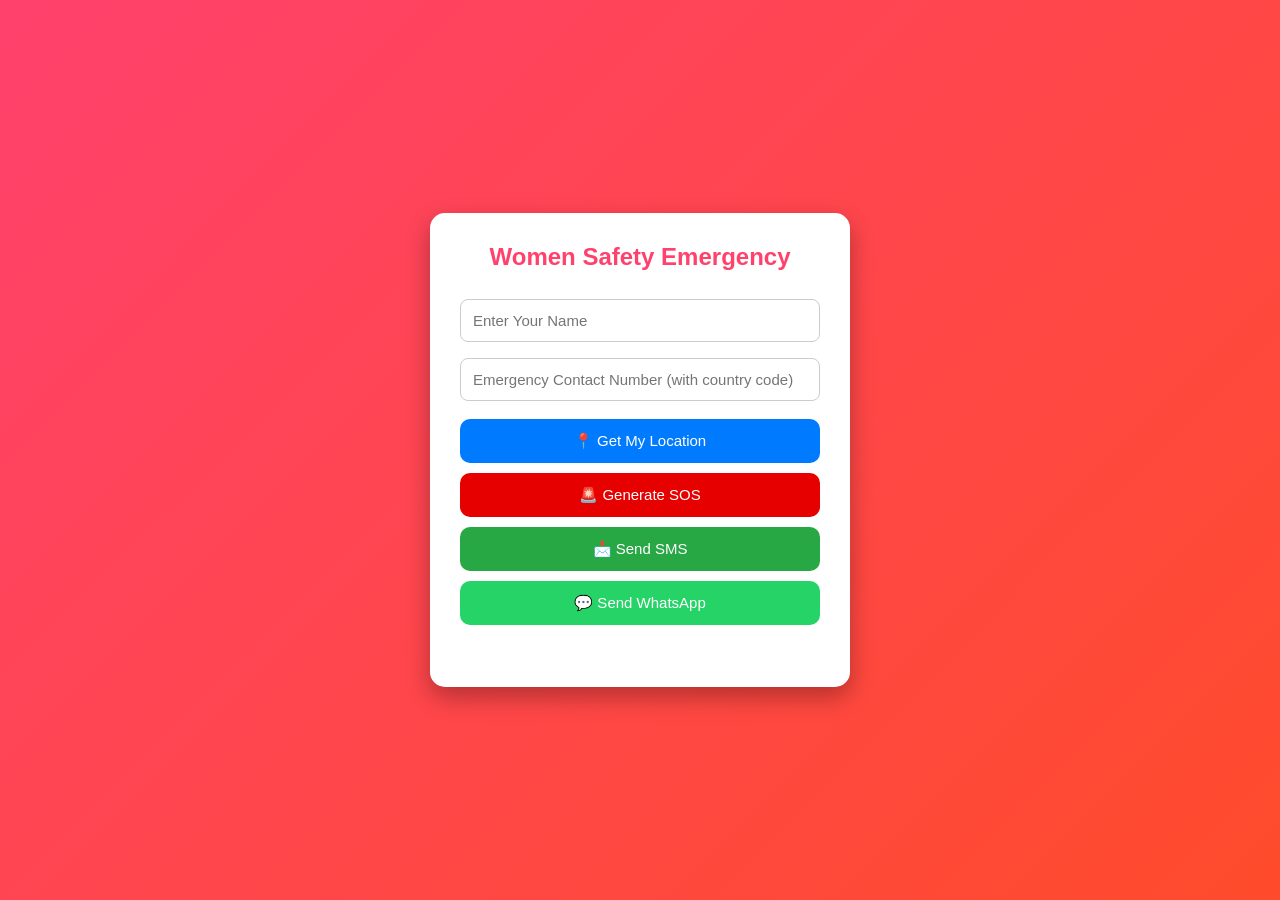
==== safety.html @ 6825d744 "Add files via upload" ====
<!DOCTYPE html>
<html lang="en">
<head>
    <meta charset="UTF-8">
    <meta name="viewport" content="width=device-width, initial-scale=1.0">
    <meta name="theme-color" content="#ff416c">
    <link rel="manifest" href="manifest.json">
    <link rel="stylesheet" href="style.css">
    <title>Women Safety Alert</title>
</head>
<body>
<div class="container">
    <h2>Women Safety Emergency</h2>
    <input type="text" id="name" placeholder="Enter Your Name" autocomplete="name">
    <input type="tel" id="contact" placeholder="Emergency Contact Number (with country code)" autocomplete="tel">
    <button class="location" onclick="getLocation()">📍 Get My Location</button>
    <button class="sos" onclick="generateMessage()">🚨 Generate SOS</button>
    <button class="sms" onclick="sendSMS()">📩 Send SMS</button>
    <button class="whatsapp" onclick="sendWhatsApp()">💬 Send WhatsApp</button>
    <div id="status" class="status" role="status"></div>
</div>
<script src="script.js"></script>
<script>
if ('serviceWorker' in navigator) {
  window.addEventListener('load', () => navigator.serviceWorker.register('./sw.js').catch(console.error));
}
</script>
</body>
</html>
---- style.css ----
* { box-sizing: border-box; }
body {
    font-family: Arial, sans-serif;
    background: linear-gradient(135deg, #ff416c, #ff4b2b);
    display: flex;
    justify-content: center;
    align-items: center;
    min-height: 100vh;
    margin: 0;
    padding: 20px;
}
.container {
    background: white;
    padding: 30px;
    width: 100%;
    max-width: 420px;
    border-radius: 15px;
    box-shadow: 0 10px 25px rgba(0,0,0,0.3);
    text-align: center;
}
h2 { color: #ff416c; margin-top: 0; }
input {
    width: 100%;
    padding: 12px;
    margin: 8px 0;
    border-radius: 8px;
    border: 1px solid #ccc;
    font-size: 15px;
}
button {
    width: 100%;
    padding: 13px;
    margin-top: 10px;
    border-radius: 10px;
    border: none;
    font-size: 15px;
    cursor: pointer;
    color: white;
}
button:active { transform: scale(0.99); }
.location { background: #007bff; }
.sms { background: #28a745; }
.whatsapp { background: #25D366; }
.sos { background: #e60000; }
.status { margin-top: 12px; font-size: 14px; color: #333; min-height: 20px; }
@media (max-width: 480px) {
    body { padding: 12px; }
    .container { padding: 22px 18px; }
    h2 { font-size: 22px; }
}
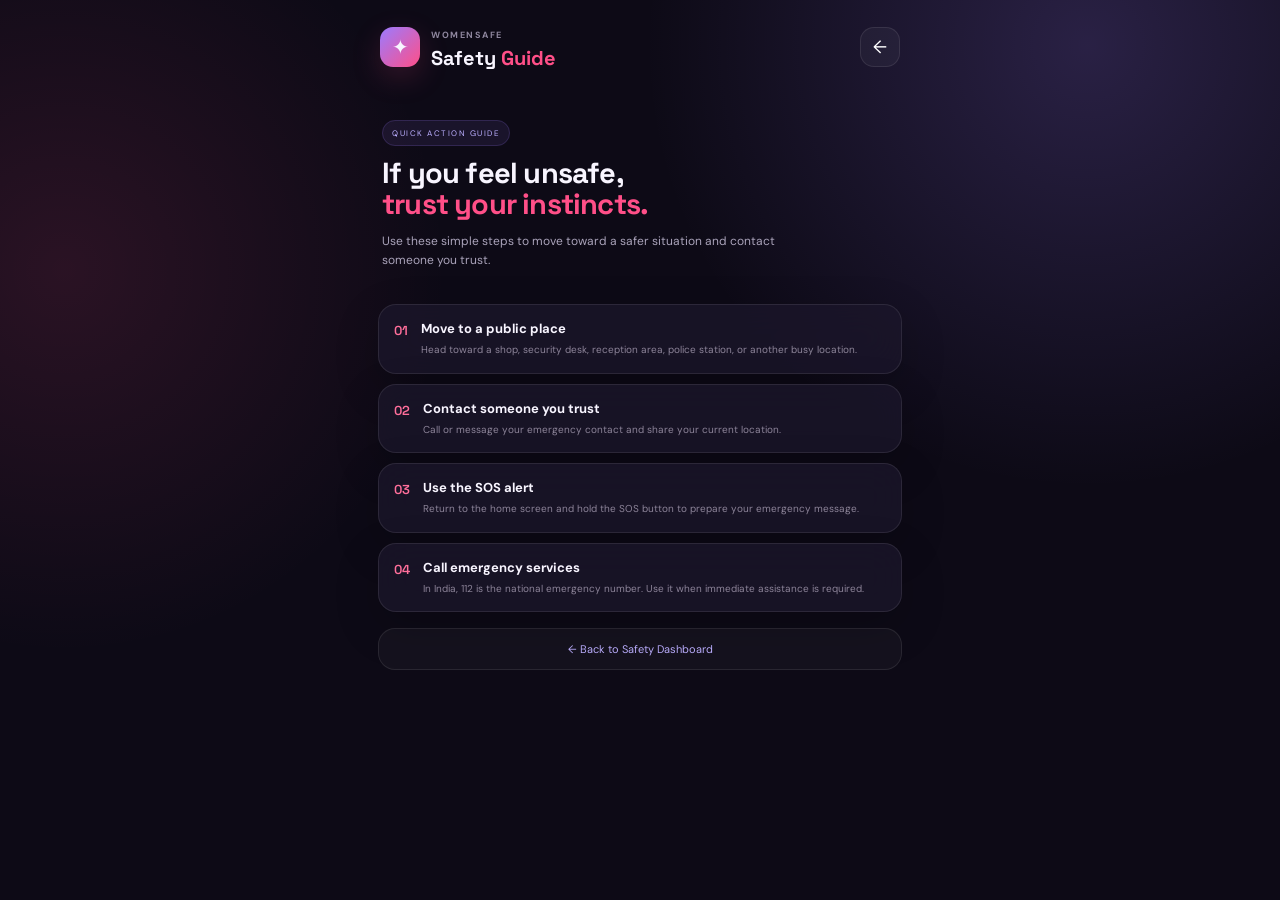
==== commit d6f64322: "Add files via upload" ====
--- a/safety.html
+++ b/safety.html
@@ -1,29 +1,18 @@
 <!DOCTYPE html>
 <html lang="en">
 <head>
-    <meta charset="UTF-8">
-    <meta name="viewport" content="width=device-width, initial-scale=1.0">
-    <meta name="theme-color" content="#ff416c">
-    <link rel="manifest" href="manifest.json">
-    <link rel="stylesheet" href="style.css">
-    <title>Women Safety Alert</title>
+<meta charset="UTF-8"><meta name="viewport" content="width=device-width,initial-scale=1,viewport-fit=cover">
+<meta name="theme-color" content="#100d1d"><title>WomenSafe — Safety Guide</title><link rel="stylesheet" href="style.css">
 </head>
-<body>
-<div class="container">
-    <h2>Women Safety Emergency</h2>
-    <input type="text" id="name" placeholder="Enter Your Name" autocomplete="name">
-    <input type="tel" id="contact" placeholder="Emergency Contact Number (with country code)" autocomplete="tel">
-    <button class="location" onclick="getLocation()">📍 Get My Location</button>
-    <button class="sos" onclick="generateMessage()">🚨 Generate SOS</button>
-    <button class="sms" onclick="sendSMS()">📩 Send SMS</button>
-    <button class="whatsapp" onclick="sendWhatsApp()">💬 Send WhatsApp</button>
-    <div id="status" class="status" role="status"></div>
-</div>
-<script src="script.js"></script>
-<script>
-if ('serviceWorker' in navigator) {
-  window.addEventListener('load', () => navigator.serviceWorker.register('./sw.js').catch(console.error));
-}
-</script>
-</body>
-</html>
+<body><div class="app-shell">
+<header class="topbar"><div class="brand"><div class="brand-icon">✦</div><div><span class="eyebrow">WOMENSAFE</span><h1>Safety <span>Guide</span></h1></div></div><button class="icon-btn" onclick="location.href='index.html'">←</button></header>
+<main class="guide-page">
+<section class="guide-hero"><span class="hero-badge">QUICK ACTION GUIDE</span><h2>If you feel unsafe,<br><span>trust your instincts.</span></h2><p>Use these simple steps to move toward a safer situation and contact someone you trust.</p></section>
+<section class="tip-list">
+<article class="tip-card glass"><div class="tip-number">01</div><div><h3>Move to a public place</h3><p>Head toward a shop, security desk, reception area, police station, or another busy location.</p></div></article>
+<article class="tip-card glass"><div class="tip-number">02</div><div><h3>Contact someone you trust</h3><p>Call or message your emergency contact and share your current location.</p></div></article>
+<article class="tip-card glass"><div class="tip-number">03</div><div><h3>Use the SOS alert</h3><p>Return to the home screen and hold the SOS button to prepare your emergency message.</p></div></article>
+<article class="tip-card glass"><div class="tip-number">04</div><div><h3>Call emergency services</h3><p>In India, 112 is the national emergency number. Use it when immediate assistance is required.</p></div></article>
+</section>
+<a class="back-home" href="index.html">← Back to Safety Dashboard</a>
+</main></div></body></html>
--- a/style.css
+++ b/style.css
@@ -1,50 +1,3 @@
-* { box-sizing: border-box; }
-body {
-    font-family: Arial, sans-serif;
-    background: linear-gradient(135deg, #ff416c, #ff4b2b);
-    display: flex;
-    justify-content: center;
-    align-items: center;
-    min-height: 100vh;
-    margin: 0;
-    padding: 20px;
-}
-.container {
-    background: white;
-    padding: 30px;
-    width: 100%;
-    max-width: 420px;
-    border-radius: 15px;
-    box-shadow: 0 10px 25px rgba(0,0,0,0.3);
-    text-align: center;
-}
-h2 { color: #ff416c; margin-top: 0; }
-input {
-    width: 100%;
-    padding: 12px;
-    margin: 8px 0;
-    border-radius: 8px;
-    border: 1px solid #ccc;
-    font-size: 15px;
-}
-button {
-    width: 100%;
-    padding: 13px;
-    margin-top: 10px;
-    border-radius: 10px;
-    border: none;
-    font-size: 15px;
-    cursor: pointer;
-    color: white;
-}
-button:active { transform: scale(0.99); }
-.location { background: #007bff; }
-.sms { background: #28a745; }
-.whatsapp { background: #25D366; }
-.sos { background: #e60000; }
-.status { margin-top: 12px; font-size: 14px; color: #333; min-height: 20px; }
-@media (max-width: 480px) {
-    body { padding: 12px; }
-    .container { padding: 22px 18px; }
-    h2 { font-size: 22px; }
-}
+@import url('https://fonts.googleapis.com/css2?family=DM+Sans:wght@400;500;600;700&family=Space+Grotesk:wght@500;600;700&display=swap');
+:root{--bg:#0d0a16;--panel:rgba(28,23,43,.78);--text:#f8f5ff;--muted:#aaa3ba;--line:rgba(255,255,255,.09);--pink:#ff4f88;--purple:#9b7bff;--red:#ff3e61;--green:#55df9b}
+*{box-sizing:border-box}html{scroll-behavior:smooth}body{margin:0;min-height:100vh;background:radial-gradient(circle at 85% 5%,rgba(155,123,255,.20),transparent 32%),radial-gradient(circle at 5% 30%,rgba(255,79,136,.12),transparent 28%),var(--bg);color:var(--text);font-family:'DM Sans',Arial,sans-serif}button,input,a{font:inherit}button,a{-webkit-tap-highlight-color:transparent}a{text-decoration:none;color:inherit}.app-shell{width:100%;max-width:560px;margin:auto;padding-bottom:92px}.topbar{display:flex;align-items:center;justify-content:space-between;padding:22px 20px 10px}.brand{display:flex;align-items:center;gap:11px}.brand-icon{width:40px;height:40px;border-radius:13px;display:grid;place-items:center;background:linear-gradient(135deg,var(--purple),var(--pink));font-size:20px;box-shadow:0 10px 30px rgba(255,79,136,.18)}.eyebrow{font-size:9px;letter-spacing:1.5px;color:#8f879f;font-weight:700}h1{font:700 20px 'Space Grotesk',sans-serif;margin:2px 0 0}h1 span,h2 span{color:var(--pink)}.icon-btn{width:40px;height:40px;border:1px solid var(--line);border-radius:14px;background:rgba(255,255,255,.04);color:white;font-size:18px;cursor:pointer}main{padding:0 18px}.hero{padding:22px 3px 18px;display:flex;align-items:flex-end;justify-content:space-between;gap:10px}.muted{margin:0 0 6px;color:var(--muted);font-size:12px}h2{font:700 29px/1.08 'Space Grotesk',sans-serif;margin:0;letter-spacing:-.8px}.status-pill{white-space:nowrap;border:1px solid rgba(85,223,155,.2);background:rgba(85,223,155,.08);color:#8ff0bc;border-radius:999px;padding:7px 9px;font-size:9px;font-weight:700;letter-spacing:.7px}.status-pill i{display:inline-block;width:6px;height:6px;background:var(--green);border-radius:50%;margin-right:5px;box-shadow:0 0 8px var(--green)}.glass{background:var(--panel);border:1px solid var(--line);box-shadow:0 15px 45px rgba(0,0,0,.18);backdrop-filter:blur(18px)}.profile-card{display:flex;gap:12px;align-items:center;border-radius:20px;padding:13px;margin-bottom:17px}.avatar{width:42px;height:42px;border-radius:14px;display:grid;place-items:center;background:rgba(155,123,255,.13);color:#c9bcff;font-size:19px}.profile-fields{flex:1}.profile-fields label{display:block;font-size:8px;letter-spacing:1.4px;color:#81798f;font-weight:700}input{width:100%;outline:none;border:0;color:white;background:transparent;font-size:14px;padding:4px 0 0}input::placeholder{color:#676073}.sos-card{position:relative;text-align:center;padding:13px 0 24px}.sos-button{position:relative;z-index:2;width:175px;height:175px;border-radius:50%;border:0;cursor:pointer;color:white;background:radial-gradient(circle at 35% 25%,#ff6f9b,#ff315b 58%,#b9143b);box-shadow:0 0 0 12px rgba(255,62,97,.07),0 0 70px rgba(255,62,97,.24),inset 0 -12px 25px rgba(91,0,25,.22);display:flex;flex-direction:column;align-items:center;justify-content:center;transition:transform .15s ease,filter .15s ease;user-select:none}.sos-button:active{transform:scale(.96);filter:brightness(.92)}.sos-button strong{font:700 45px 'Space Grotesk';line-height:1}.sos-button small{font-size:9px;letter-spacing:1.5px;margin-top:7px;opacity:.82}.sos-icon{font-size:13px;border:1px solid rgba(255,255,255,.45);border-radius:50%;width:23px;height:23px;display:grid;place-items:center;margin-bottom:2px}.sos-ring{position:absolute;left:50%;top:50%;border:1px solid rgba(255,62,97,.15);border-radius:50%;transform:translate(-50%,-53%);pointer-events:none}.ring-one{width:220px;height:220px}.ring-two{width:260px;height:260px}.sos-caption{color:#827a8e;font-size:10px;margin:8px 0 0}.location-card,.contact-card,.message-card{border-radius:20px;padding:16px;margin-bottom:13px}.section-heading{display:flex;align-items:center;gap:11px}.heading-icon{width:38px;height:38px;border-radius:12px;display:grid;place-items:center;background:rgba(155,123,255,.12);color:#bcaaff;font-size:20px}.contact-icon{background:rgba(255,79,136,.10);color:#ff79a6}.section-heading h3,.message-card h3{font-size:14px;margin:3px 0 0}.outline-btn{width:100%;margin-top:13px;border:1px solid rgba(155,123,255,.3);background:rgba(155,123,255,.07);color:#d7ceff;border-radius:13px;padding:11px;cursor:pointer;font-weight:600;font-size:12px}.outline-btn span{float:right}.map-link{display:block;text-align:center;color:#9e8cff;font-size:11px;margin-top:10px}.hidden{display:none!important}.full-input{margin-top:14px;background:rgba(0,0,0,.17);border:1px solid var(--line);border-radius:12px;padding:12px 13px;font-size:12px}.action-grid{display:grid;grid-template-columns:1fr 1fr 1fr;gap:8px;margin-top:9px}.action-btn{min-height:43px;border:1px solid var(--line);border-radius:12px;background:rgba(255,255,255,.045);display:flex;align-items:center;justify-content:center;gap:6px;color:#eae6f2;font-size:11px;font-weight:700;cursor:pointer}.action-btn span{font-size:15px}.action-btn.sms{border-color:rgba(155,123,255,.22)}.action-btn.whatsapp{border-color:rgba(85,223,155,.2)}.action-btn.call{border-color:rgba(255,79,136,.2)}.message-top{display:flex;align-items:center;justify-content:space-between}.mini-state{font-size:8px;letter-spacing:1px;color:#81798f;border:1px solid var(--line);padding:5px 7px;border-radius:999px}.message-card p{font-size:11px;line-height:1.55;color:#9d96a9;margin:11px 0 0;white-space:pre-line}.status-text{text-align:center;min-height:18px;color:#8ff0bc;font-size:10px;padding:3px 0 10px}.safety-link,.back-home{display:flex;align-items:center;gap:11px;border:1px solid var(--line);border-radius:17px;padding:13px;background:rgba(255,255,255,.035);margin-top:2px}.safety-link>span{width:35px;height:35px;border-radius:11px;display:grid;place-items:center;background:rgba(255,79,136,.1);color:#ff75a0}.safety-link div{flex:1}.safety-link strong{display:block;font-size:12px}.safety-link small{display:block;color:#7f778b;font-size:9px;margin-top:3px}.safety-link b{color:#9b7bff}.bottom-nav{position:fixed;z-index:20;bottom:0;left:50%;transform:translateX(-50%);width:min(560px,100%);display:flex;justify-content:space-around;padding:10px 20px calc(10px + env(safe-area-inset-bottom));background:rgba(13,10,22,.88);border-top:1px solid var(--line);backdrop-filter:blur(20px)}.bottom-nav a{display:flex;flex-direction:column;align-items:center;gap:3px;color:#6e6679;min-width:70px}.bottom-nav a.active{color:#e8dfff}.bottom-nav span{font-size:18px}.bottom-nav small{font-size:8px;letter-spacing:.4px}.guide-page{padding-top:15px}.guide-hero{padding:24px 4px 21px}.hero-badge{font-size:8px;letter-spacing:1.5px;color:#bbaeff;background:rgba(155,123,255,.09);border:1px solid rgba(155,123,255,.18);padding:7px 9px;border-radius:999px}.guide-hero h2{margin-top:16px}.guide-hero p{font-size:12px;line-height:1.65;color:var(--muted);max-width:440px}.tip-list{display:grid;gap:10px}.tip-card{display:flex;gap:13px;border-radius:18px;padding:15px}.tip-number{font:600 13px 'Space Grotesk';color:#ff6f9b;padding-top:2px}.tip-card h3{font-size:13px;margin:0 0 5px}.tip-card p{font-size:10px;line-height:1.55;color:#8d8599;margin:0}.back-home{margin-top:16px;justify-content:center;color:#bcaeff;font-size:11px}@media(max-width:380px){h2{font-size:25px}.sos-button{width:155px;height:155px}.ring-one{width:195px;height:195px}.ring-two{width:230px;height:230px}.action-btn{font-size:10px}}
